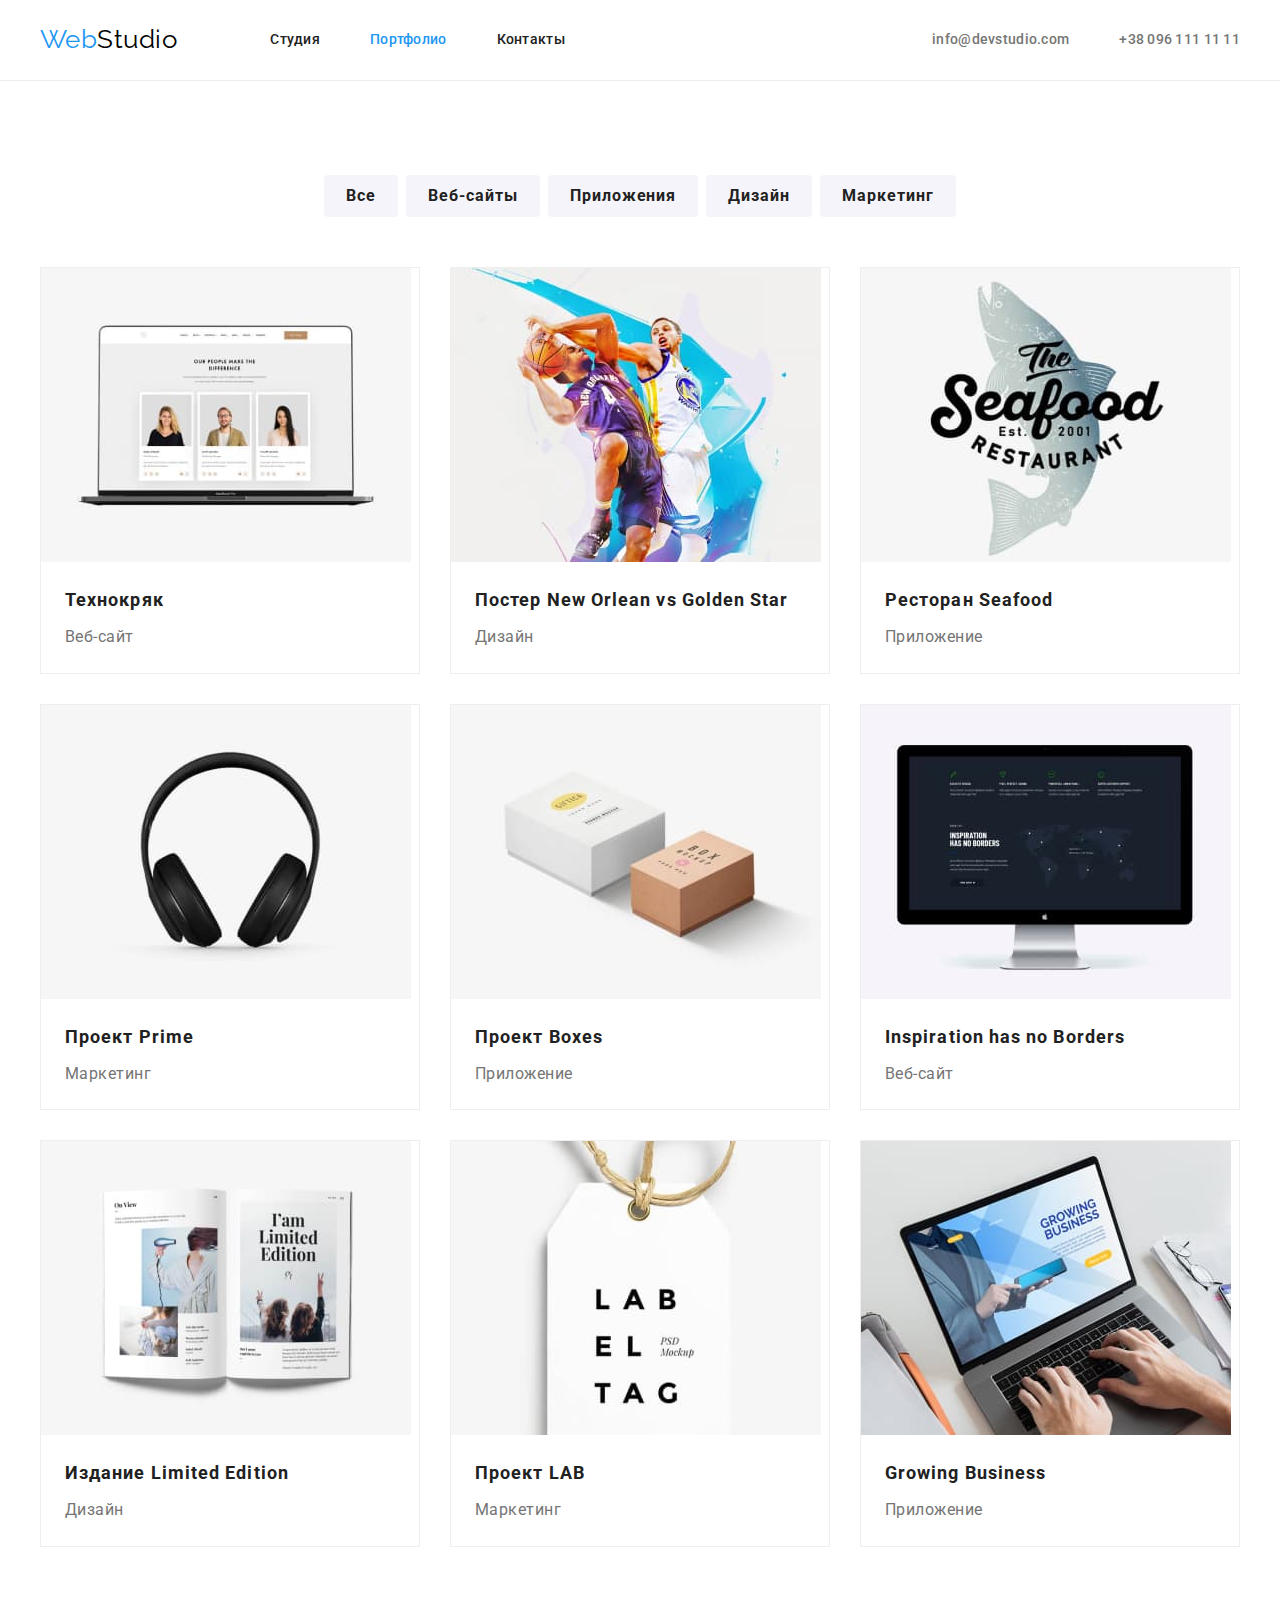
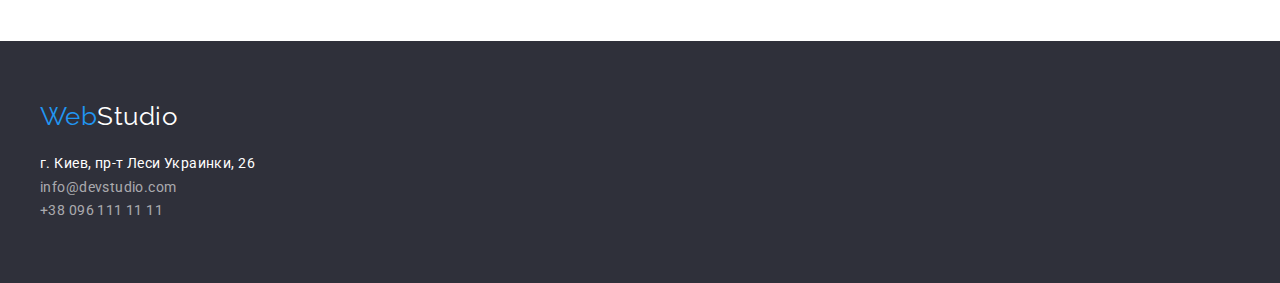
==== portfolio.html @ 028fda59 "Копирует файлы и папки с ДЗ-3" ====
<!DOCTYPE html>
<html lang="ru">
<head>
  <meta charset="UTF-8">
  <meta http-equiv="X-UA-Compatible" content="IE=edge">
  <meta name="viewport" content="width=device-width, initial-scale=1.0">
  <title>Портфолио</title>
  <link rel="preconnect" href="https://fonts.googleapis.com">
  <link rel="preconnect" href="https://fonts.gstatic.com" crossorigin>
  <link href="https://fonts.googleapis.com/css2?family=Raleway:wght@700&family=Roboto:wght@400;500;700;900&display=swap"
    rel="stylesheet">
  <link rel="stylesheet" href="https://cdnjs.cloudflare.com/ajax/libs/modern-normalize/1.1.0/modern-normalize.min.css"
    integrity="sha512-wpPYUAdjBVSE4KJnH1VR1HeZfpl1ub8YT/NKx4PuQ5NmX2tKuGu6U/JRp5y+Y8XG2tV+wKQpNHVUX03MfMFn9Q=="
    crossorigin="anonymous" referrerpolicy="no-referrer">
  <link rel="stylesheet" href="./css/reset.css">
  <link rel="stylesheet" href="./css/styles.css">
</head>
<body>
  <!-- Шапка сайта -->
    <header class="page-header">
      <div class="container header-container">
        <!-- Главная навигация -->
        <nav class="site-nav">
          <a class="logo" href="index.html" lang="en">Web<span class="logo-header-black">Studio</span></a>
          <ul class="main-nav">
            <li class="item"><a href="index.html" class="link">Студия</a></li>
            <li class="item"><a href="portfolio.html" class="link current">Портфолио</a></li>
            <li class="item"><a href="" class="link">Контакты</a></li>
          </ul>
        </nav>
        <!-- Контакты -->
        <ul class="contacts-nav">
          <li class="item"><a class="link" href="mailto:info@devstudio.com">info@devstudio.com</a></li>
          <li class="item"><a class="link" href="tel:+380961111111">+38 096 111 11 11</a></li>
        </ul>
      </div>
    </header>
  <!-- Уникальный контент страницы -->
  <main>
    <!-- Портфолио -->
    <section class="section">
      <div class="container">
        <!-- Скрыть этот заголовок с помощью css -->
        <h1 class="section-title hiden">Портфолио</h1>
        <!-- Фильтр кнопки -->
        <div class="filter-list">
          <button class="filter-btn btn" type="button">Все</button>
          <button class="filter-btn btn" type="button">Веб-сайты</button>
          <button class="filter-btn btn" type="button">Приложения</button>
          <button class="filter-btn btn" type="button">Дизайн</button>
          <button class="filter-btn btn" type="button">Маркетинг</button>
        </div>
        <!-- Проекты -->
        <ul class="projects">
          <li class="item">
            <article class="card">
              <a href="">
                <div class="card-thumb">
                  <img class="projects-photo" src="./images/img1.jpg" alt="Веб-сайт Технокряк" width="370" height="294">
                </div>
                <div class="card-content">
                  <h2 class="card-title">Технокряк</h2>
                  <p class="card-filter">Веб-сайт</p>
                </div>
              </a>
            </article>
          </li>
          <li class="item">
            <article class="card">
              <a href="">
                <div class="card-thumb">
                  <img class="projects-photo" src="./images/img2.jpg" alt="Дизайн постера" width="370" height="294">
                </div>
                <div class="card-content">
              <h2 class="card-title">Постер <span lang="en">New Orlean vs Golden Star</span></h2>
              <p class="card-filter">Дизайн</p>
                </div>
              </a>
            </article>
          </li>
          <li class="item">
            <article class="card">
              <a href="">
                <div class="card-thumb">
                  <img class="projects-photo" src="./images/img3.jpg" alt="Приложение для ресторана" width="370" height="294">
                </div>
                <div class="card-content">
                  <h2 class="card-title">Ресторан <span lang="en">Seafood</span></h2>
                  <p class="card-filter">Приложение</p>
                </div>
              </a>
            </article>
          </li>
          <li class="item">
            <article class="card">
              <a href="">
                <div class="card-thumb">
                  <img class="projects-photo" src="./images/img4.jpg" alt="Продвижение проекта" width="370" height="294">
                </div>
                <div class="card-content">
                  <h2 class="card-title">Проект <span lang="en">Prime</span></h2>
                  <p class="card-filter">Маркетинг</p>
                </div>
              </a>
            </article>
          </li>
          <li class="item">
            <article class="card">
              <a href="">
                <div class="card-thumb">
                  <img class="projects-photo" src="./images/img5.jpg" alt="Разработка приложения" width="370" height="294">
                </div>
                <div class="card-content">
                  <h2 class="card-title">Проект <span lang="en">Boxes</span></h2>
                  <p class="card-filter">Приложение</p>
                </div>
              </a>
            </article>
          </li>
          <li class="item">
            <article class="card">
              <a href="">
                <div class="card-thumb">
                  <img class="projects-photo" src="./images/img6.jpg" alt="Разработка веб-сайта" width="370" height="294">
                </div>
                <div class="card-content">
                  <h2 class="card-title" lang="en">Inspiration has no Borders</h2>
                  <p class="card-filter">Веб-сайт</p>
                </div>
              </a>
            </article>
          </li>
          <li class="item">
            <article class="card">
              <a href="">
                <div class="card-thumb">
                  <img class="projects-photo" src="./images/img7.jpg" alt="Дизайн журнала" width="370" height="294">
                </div>
                <div class="card-content">
                  <h2 class="card-title">Издание <span lang="en">Limited Edition</span></h2>
                  <p class="card-filter">Дизайн</p>
                </div>
              </a>
            </article>
          </li>
          <li class="item">
            <article class="card">
              <a href="">
                <div class="card-thumb">
                  <img class="projects-photo" src="./images/img8.jpg" alt="Продвижение проекта" width="370" height="294">
                </div>
                <div class="card-content">
                  <h2 class="card-title">Проект <span lang="en">LAB</span></h2>
                  <p class="card-filter">Маркетинг</p>
                </div>
              </a>
            </article>
          </li>
          <li class="item">
            <article class="card">
              <a href="">
                <div class="card-thumb">
                  <img class="projects-photo" src="./images/img9.jpg" alt="Разработка приложения" width="370" height="294">
                </div>
                <div class="card-content">
                  <h2 class="card-title" lang="en">Growing Business</h2>
                  <p class="card-filter">Приложение</p>
                </div>
              </a>
            </article>
          </li>
        </ul>
      </div>
    </section>
  </main>
  <!-- Футер -->
  <footer class="footer">
    <div class="container">
      <a class="logo logo-footer" href="index.html" lang="en">Web<span class="logo-footer-white">Studio</span></a>
      <address>
        <ul class="contacts-footer">
          <li><a class="link"
              href="https://www.google.com.ua/maps/place/%D0%B1%D1%83%D0%BB.+%D0%9B%D0%B5%D1%81%D0%B8+%D0%A3%D0%BA%D1%80%D0%B0%D0%B8%D0%BD%D0%BA%D0%B8,+26,+%D0%9A%D0%B8%D0%B5%D0%B2,+02000/@50.4265841,30.5361971,17z/data=!3m1!4b1!4m5!3m4!1s0x40d4cf0e033ecbe9:0x57a4dffefec77da0!8m2!3d50.4265807!4d30.5383858?hl=ru"><span
                class="address">г. Киев, пр-т Леси Украинки, 26</span></a>
          </li>
          <li><a class="link" href="mailto:info@devstudio.com">info@devstudio.com</a>
          </li>
          <li><a class="link" href="tel:+380961111111">+38 096 111 11 11</a>
          </li>
        </ul>
      </address>
    </div>
  </footer>
</body>
</html>
---- css/styles.css ----
:root {
  --primary-text-color: #757575;
  --title-text-color: #212121;
  --accent-color: #2196f3;
  --card-set-gap: 30px;
  --card-shadow: 0px 1px 3px rgba(0, 0, 0, 0.12), 0px 1px 1px rgba(0, 0, 0, 0.14),
    0px 2px 1px rgba(0, 0, 0, 0.2);
  --card-border: 1px solid #eeeeee;
}

body {
  background-color: #ffffff;
  color: var(--primary-text-color);
  font-family: Roboto, sans-serif;
  letter-spacing: 0.03em;
}

.container {
  width: 1200px;
  padding-left: 15px;
  padding-right: 15px;
  margin: 0 auto;
}

/* Шапка сайта */
.page-header {
  border-bottom: 1px solid #ececec;
}

.header-container {
  display: flex;
  align-items: center;
  justify-content: space-between;
}

.site-nav {
  display: flex;
  align-items: center;
}

/* Логотип */
.logo {
  color: var(--accent-color);
  font-family: Raleway, sans-serif;
  font-size: 26px;
  line-height: 1.2;
}

.logo-header-black {
  color: #000000;
}

/* Главная навигация */
.main-nav {
  display: flex;
  margin-left: 93px;
}

.main-nav .item:not(:last-child) {
  margin-right: 50px;
}

.main-nav .link {
  display: block;
  padding-top: 32px;
  padding-bottom: 32px;

  color: var(--title-text-color);
  font-weight: 500;
  font-size: 14px;
  line-height: 1.14;
  letter-spacing: 0.02em;
}

/* Контакты хедер*/
.contacts-nav {
  display: flex;
}

.contacts-nav .item:not(:last-child) {
  margin-right: 50px;
}

.contacts-nav .link {
  display: block;
  padding-top: 32px;
  padding-bottom: 32px;

  color: var(--primary-text-color);
  font-weight: 500;
  font-size: 14px;
  line-height: 1.14;
  letter-spacing: 0.02em;
}

.main-nav .link:hover,
.main-nav .link:focus,
.contacts-nav .link:hover,
.contacts-nav .link:focus {
  color: var(--accent-color);
}

.main-nav .link.current {
  color: var(--accent-color);
}

/* Блок герой, футер*/
.hero {
  background-color: #2f303a;
}

.hero {
  text-align: center;
}

.hero-title {
  margin-bottom: 30px;
  max-width: 696px;
  margin-left: auto;
  margin-right: auto;

  color: #ffffff;
  font-weight: 900;
  font-size: 44px;
  line-height: 1.36;
  letter-spacing: 0.06em;
  text-transform: uppercase;
}

/* Кнопка */
.btn {
  border-radius: 4px;

  font-family: inherit;
  font-weight: 700;
  font-size: 16px;
  line-height: 1.9;
  text-align: center;
  letter-spacing: 0.06em;
  cursor: pointer;
}

.hero-btn {
  padding: 10px 32px;
  min-width: 200px;

  background-color: #188ce8;
  color: #ffffff;
}

.btn:hover,
.btn:focus {
  background-color: var(--accent-color);
}

/* Секции */
.section {
  padding-top: 94px;
  padding-bottom: 94px;
}

.section.no-padding-top {
  padding-top: 0;
}

.section-title.hiden {
  display: none;
}

.section-title {
  margin-bottom: 50px;

  color: var(--title-text-color);
  font-size: 36px;
  line-height: 1.2;
  text-align: center;
  letter-spacing: 0.03em;
}

/* Преимущества */
.feature-list {
  display: flex;
  margin-top: calc(-1 * var(--card-set-gap));
  margin-left: calc(-1 * var(--card-set-gap));
}

.feature-list .item {
  margin-top: var(--card-set-gap);
  margin-left: var(--card-set-gap);
  flex-basis: calc(100% / 4 - var(--card-set-gap));
}

.feature-list .title {
  margin-bottom: 10px;

  color: var(--title-text-color);
  font-size: 14px;
  line-height: 1.14;
  text-transform: uppercase;
}

.feature-list .text {
  font-size: 14px;
  line-height: 1.71;
}

/* Чем мы занимаемся */
.gallery-list {
  display: flex;
  margin-top: calc(-1 * var(--card-set-gap));
  margin-left: calc(-1 * var(--card-set-gap));
}

.gallery-list .item {
  display: flex;
  margin-top: var(--card-set-gap);
  margin-left: var(--card-set-gap);
}

/* Наша команда */
.team-list {
  display: flex;
  margin-top: calc(-1 * var(--card-set-gap));
  margin-left: calc(-1 * var(--card-set-gap));
}

.team-list .item {
  margin-top: var(--card-set-gap);
  margin-left: var(--card-set-gap);
  flex-basis: calc(100% / 4 - var(--card-set-gap));
  border-radius: 0px 0px 4px 4px;

  background-color: #ffffff;
  box-shadow: var(--card-shadow);
}

.team {
  background-color: #f5f4fa;
}

.team-employee {
  padding: 30px 0;
  text-align: center;
}

.team .member {
  margin-bottom: 10px;

  color: var(--title-text-color);
  font-weight: 500;
  font-size: 16px;
  line-height: 1.2;
}

.team .position {
  font-size: 16px;
  line-height: 1.2;
}

/* Футер */
.footer {
  background-color: #2f303a;
}

.logo.logo-footer {
  display: block;
  padding-top: 60px;
  margin-bottom: 20px;
}

.logo-footer-white {
  color: #ffffff;
}

.contacts-footer {
  padding-bottom: 60px;
}

.contacts-footer .link:hover,
.contacts-footer .link:focus {
  color: var(--accent-color);
}

.contacts-footer .link,
.contacts-footer .address {
  display: block;

  color: rgba(255, 255, 255, 0.6);
  font-family: Roboto, sans-serif;
  font-style: normal;
  font-size: 14px;
  line-height: 1.7;
  letter-spacing: 0.03em;
}

.contacts-footer .address {
  color: #ffffff;
}

/* Страница портфолио */
/* Фильтр кнопки */
.filter-list {
  display: flex;
  justify-content: center;
  margin-bottom: 50px;
}

.filter-btn {
  padding: 6px 22px;
  min-width: 73px;

  background-color: #f5f4fa;
  color: var(--title-text-color);
}

.filter-btn:not(:last-child) {
  margin-right: 8px;
}

.filter-btn:hover,
.filter-btn:focus {
  color: #ffffff;
  background-color: var(--accent-color);
}

/* Проекты */
.projects {
  display: flex;
  flex-wrap: wrap;
  margin-top: calc(-1 * var(--card-set-gap));
  margin-left: calc(-1 * var(--card-set-gap));
}

.projects .item {
  margin-top: var(--card-set-gap);
  margin-left: var(--card-set-gap);
  flex-basis: calc(100% / 3 - var(--card-set-gap));
}

.card {
  border: var(--card-border);
  background-color: #ffffff;
}

.card-content {
  display: block;
  padding: 20px 24px;
}
.projects .card-title {
  margin-bottom: 4px;

  color: var(--title-text-color);
  font-size: 18px;
  line-height: 2;
  letter-spacing: 0.06em;
}

.projects .card-filter {
  color: var(--primary-text-color);
  font-size: 16px;
  line-height: 1.9;
}
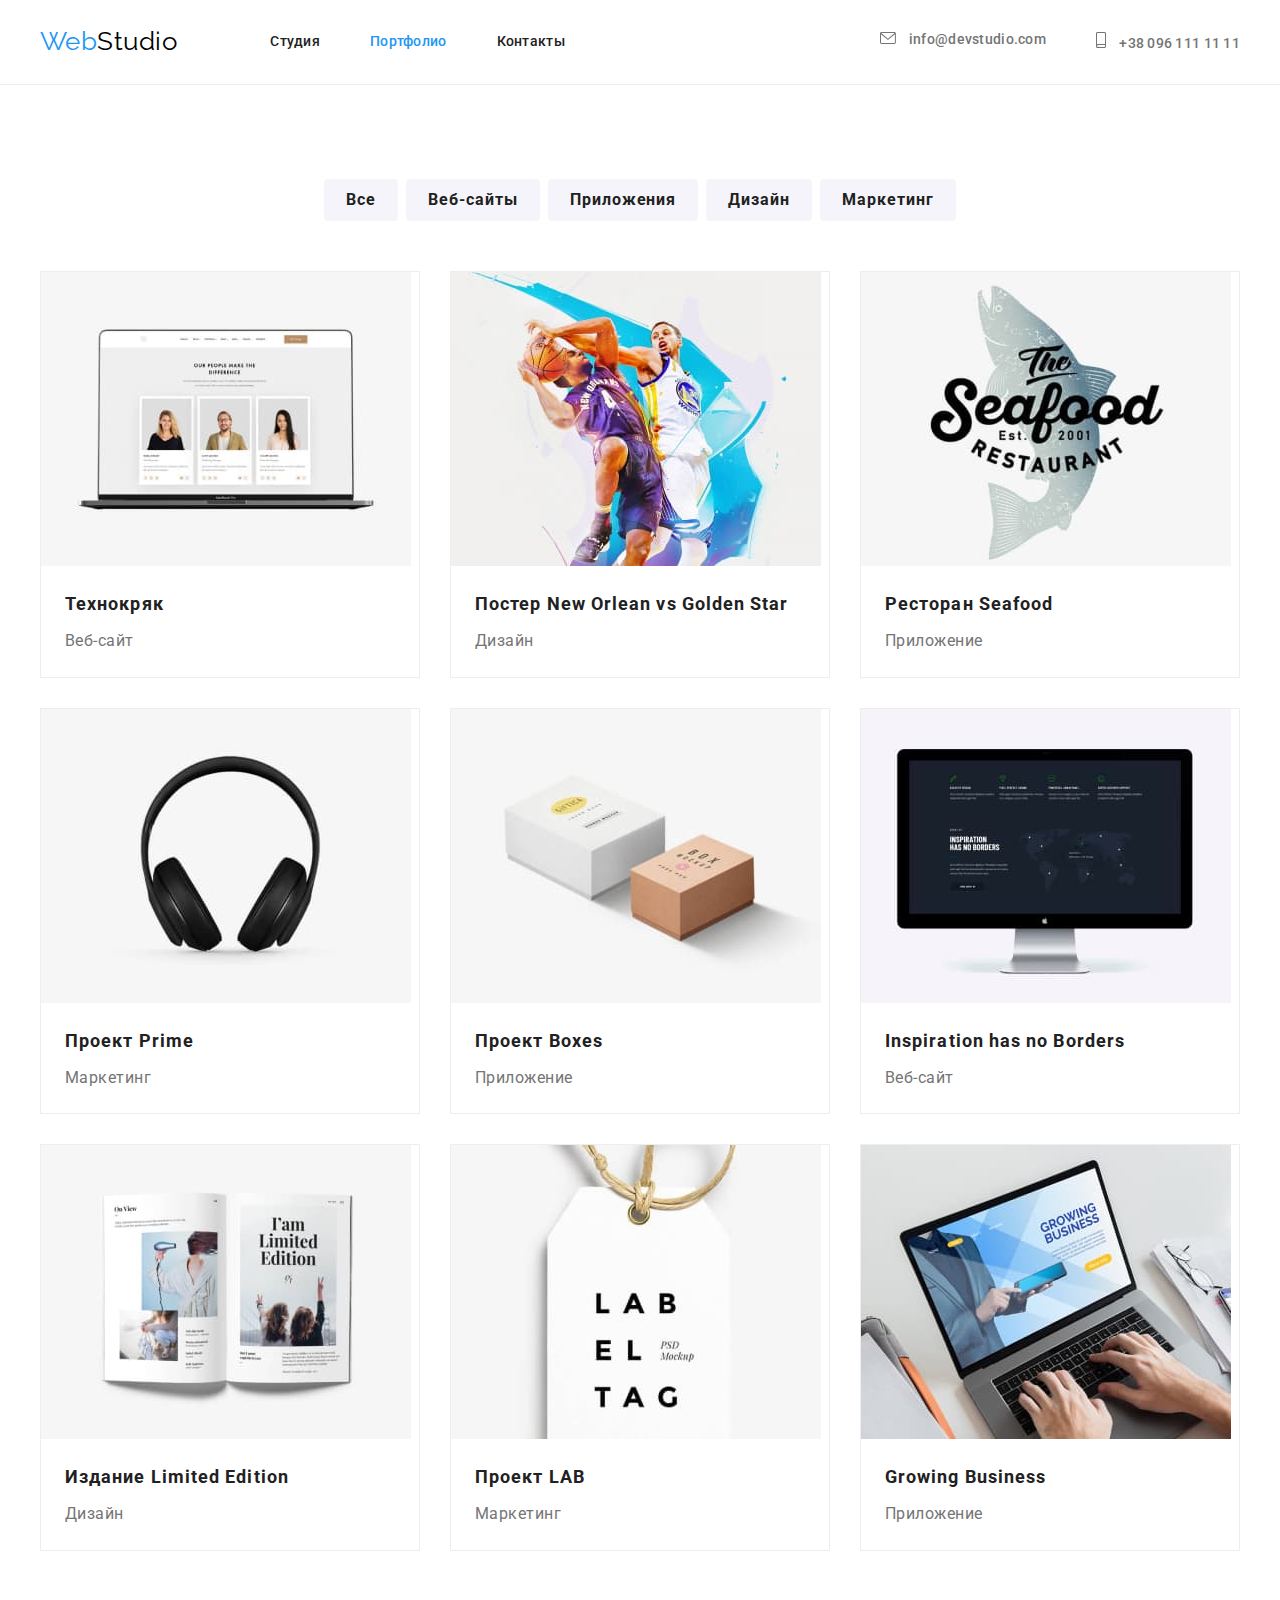
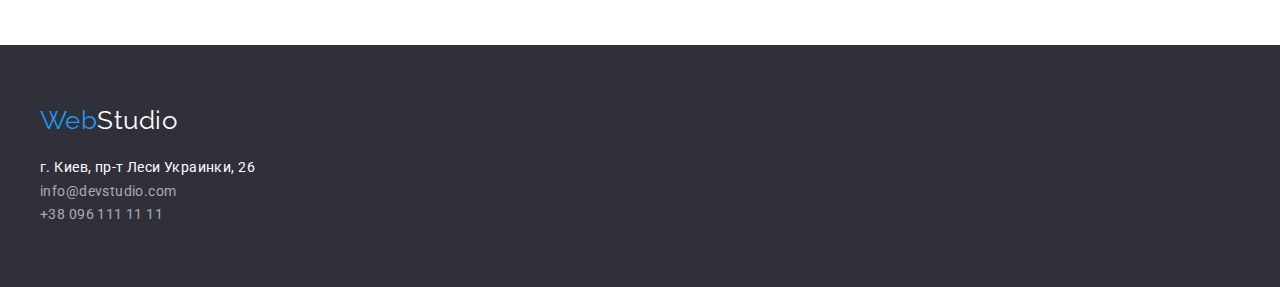
==== commit 6f95613f: "Добавляет иконки соц-сетей и иконки контактов в хедер" ====
--- a/portfolio.html
+++ b/portfolio.html
@@ -30,8 +30,22 @@
         </nav>
         <!-- Контакты -->
         <ul class="contacts-nav">
-          <li class="item"><a class="link" href="mailto:info@devstudio.com">info@devstudio.com</a></li>
-          <li class="item"><a class="link" href="tel:+380961111111">+38 096 111 11 11</a></li>
+          <li class="item">
+            <a class="link mailto" href="mailto:info@devstudio.com">
+              <svg class="mailto-icon">
+                <use href="./images/sprite.svg#envelope"></use>
+              </svg>
+              info@devstudio.com
+            </a>
+          </li>
+          <li class="item">
+            <a class="link tel" href="tel:+380961111111">
+              <svg class="tel-icon">
+                <use href="./images/sprite.svg#smartphone"></use>
+              </svg>
+              +38 096 111 11 11
+            </a>
+          </li>
         </ul>
       </div>
     </header>
--- a/css/styles.css
+++ b/css/styles.css
@@ -6,6 +6,7 @@
   --card-shadow: 0px 1px 3px rgba(0, 0, 0, 0.12), 0px 1px 1px rgba(0, 0, 0, 0.14),
     0px 2px 1px rgba(0, 0, 0, 0.2);
   --card-border: 1px solid #eeeeee;
+  --icons-color: #afb1b8;
 }
 
 body {
@@ -104,9 +105,32 @@
   color: var(--accent-color);
 }
 
+.mailto-icon {
+  width: 16px;
+  height: 12px;
+  fill: currentColor;
+  margin-right: 10px;
+}
+
+.tel-icon {
+  width: 10px;
+  height: 16px;
+  fill: currentColor;
+  margin-right: 10px;
+}
+
 /* Блок герой, футер*/
 .hero {
-  background-color: #2f303a;
+  max-width: 1600px;
+  height: 600px;
+  background-color: #c4c4c4;
+  background-image: linear-gradient(to right, rgba(47, 48, 58, 0.4), rgba(47, 48, 58, 0.4)),
+    url('../images/hero-img.jpg');
+  margin: 0 auto;
+  padding: 200px 0;
+  background-size: cover;
+  background-repeat: no-repeat;
+  background-position: center;
 }
 
 .hero {
@@ -116,9 +140,7 @@
 .hero-title {
   margin-bottom: 30px;
   max-width: 696px;
-  margin-left: auto;
-  margin-right: auto;
-
+  margin: 0 auto;
   color: #ffffff;
   font-weight: 900;
   font-size: 44px;
@@ -190,6 +212,43 @@
   flex-basis: calc(100% / 4 - var(--card-set-gap));
 }
 
+.feature-list .item::before {
+  display: block;
+  content: '';
+  height: 120px;
+  background-color: #f5f4fa;
+  border-radius: 4px;
+  margin-bottom: 30px;
+}
+
+.feature-list .item.icon-antenna::before {
+  background-image: url('../images/antenna.svg');
+  background-repeat: no-repeat;
+  background-position: center;
+  background-size: 70px;
+}
+
+.feature-list .item.icon-clock::before {
+  background-image: url('../images/clock.svg');
+  background-repeat: no-repeat;
+  background-position: center;
+  background-size: 70px;
+}
+
+.feature-list .item.icon-diagram::before {
+  background-image: url('../images/diagram.svg');
+  background-repeat: no-repeat;
+  background-position: center;
+  background-size: 70px;
+}
+
+.feature-list .item.icon-astronaut::before {
+  background-image: url('../images/astronaut.svg');
+  background-repeat: no-repeat;
+  background-position: center;
+  background-size: 70px;
+}
+
 .feature-list .title {
   margin-bottom: 10px;
 
@@ -255,6 +314,46 @@
 .team .position {
   font-size: 16px;
   line-height: 1.2;
+}
+
+.team-employee .social-list {
+  display: flex;
+  justify-content: center;
+}
+
+.social-list .social-item {
+  width: 44px;
+  height: 44px;
+}
+
+.social-list .social-item + .social-item {
+  margin-left: 10px;
+}
+
+.social-list .social-link {
+  display: flex;
+  align-items: center;
+  justify-content: center;
+  width: 100%;
+  height: 100%;
+  border-radius: 50%;
+  background-color: #ffffff;
+}
+
+.social-list .social-link:hover,
+.social-list .social-link:focus {
+  background-color: var(--accent-color);
+}
+
+.social-list .social-link:hover .social-icon,
+.social-list .social-link:focus {
+  fill: #ffffff;
+}
+
+.social-list .social-icon {
+  width: 20px;
+  height: 20px;
+  fill: var(--icons-color);
 }
 
 /* Футер */
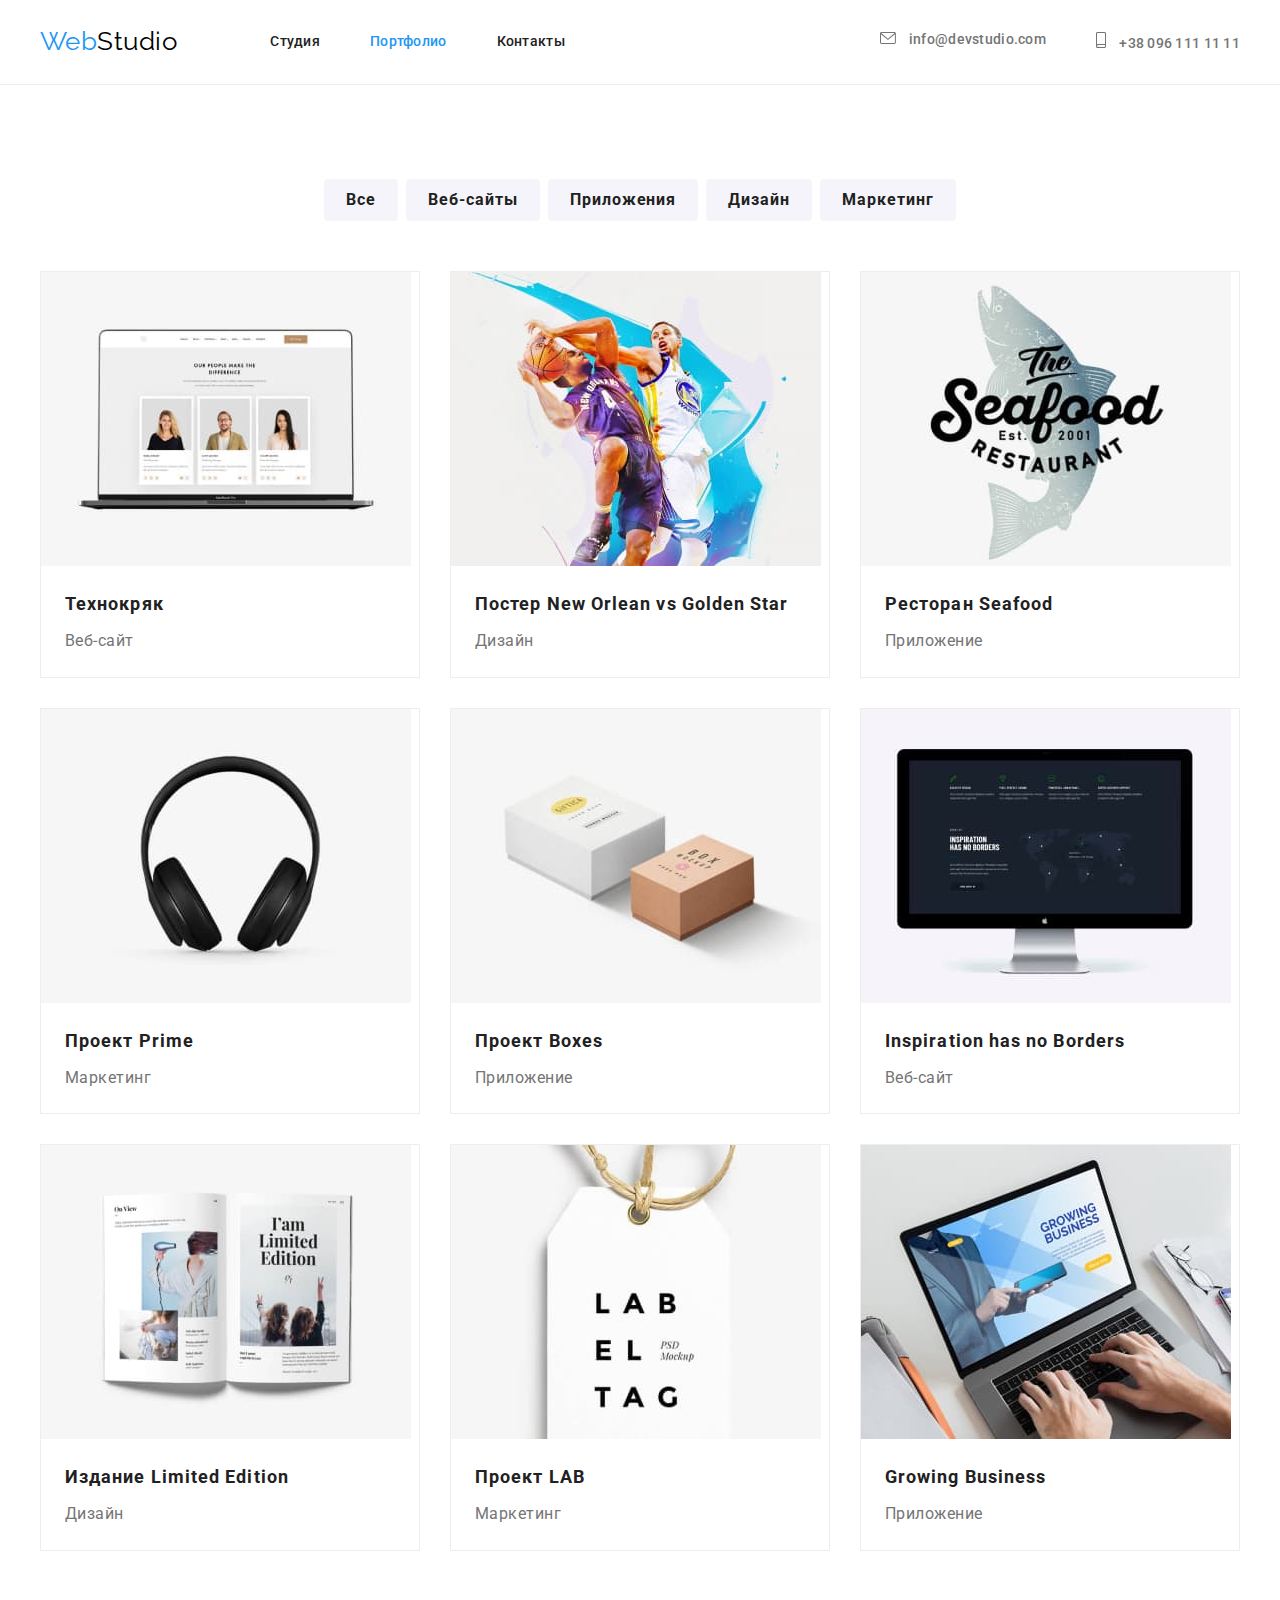
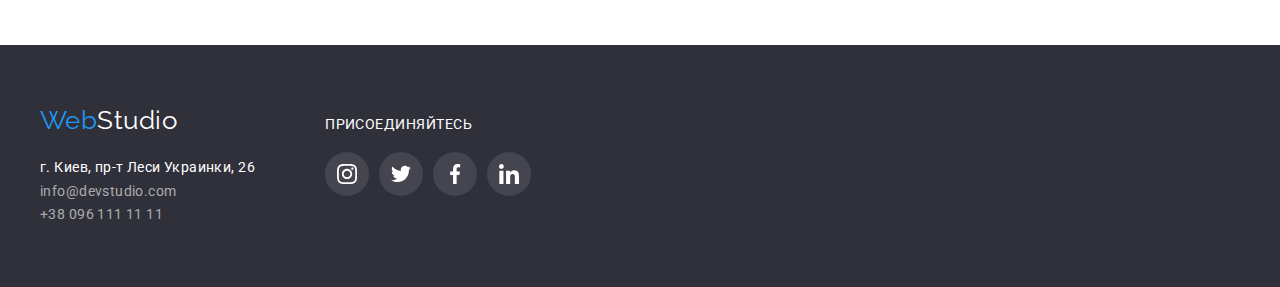
==== commit 0b07e28e: "Добавляет все декоративные элементы и эффекты на страницы Студия и Портфолио" ====
--- a/portfolio.html
+++ b/portfolio.html
@@ -189,20 +189,51 @@
   </main>
   <!-- Футер -->
   <footer class="footer">
-    <div class="container">
-      <a class="logo logo-footer" href="index.html" lang="en">Web<span class="logo-footer-white">Studio</span></a>
-      <address>
-        <ul class="contacts-footer">
-          <li><a class="link"
-              href="https://www.google.com.ua/maps/place/%D0%B1%D1%83%D0%BB.+%D0%9B%D0%B5%D1%81%D0%B8+%D0%A3%D0%BA%D1%80%D0%B0%D0%B8%D0%BD%D0%BA%D0%B8,+26,+%D0%9A%D0%B8%D0%B5%D0%B2,+02000/@50.4265841,30.5361971,17z/data=!3m1!4b1!4m5!3m4!1s0x40d4cf0e033ecbe9:0x57a4dffefec77da0!8m2!3d50.4265807!4d30.5383858?hl=ru"><span
-                class="address">г. Киев, пр-т Леси Украинки, 26</span></a>
-          </li>
-          <li><a class="link" href="mailto:info@devstudio.com">info@devstudio.com</a>
-          </li>
-          <li><a class="link" href="tel:+380961111111">+38 096 111 11 11</a>
+    <div class="container footer-container">
+      <div class="footer-left">
+        <a class="logo logo-footer" href="index.html" lang="en">Web<span class="logo-footer-white">Studio</span></a>
+        <address>
+          <ul class="contacts-footer">
+            <li><a class="link"
+                href="https://www.google.com.ua/maps/place/%D0%B1%D1%83%D0%BB.+%D0%9B%D0%B5%D1%81%D0%B8+%D0%A3%D0%BA%D1%80%D0%B0%D0%B8%D0%BD%D0%BA%D0%B8,+26,+%D0%9A%D0%B8%D0%B5%D0%B2,+02000/@50.4265841,30.5361971,17z/data=!3m1!4b1!4m5!3m4!1s0x40d4cf0e033ecbe9:0x57a4dffefec77da0!8m2!3d50.4265807!4d30.5383858?hl=ru"><span
+                  class="address">г. Киев, пр-т Леси Украинки, 26</span></a>
+            </li>
+            <li><a class="link" href="mailto:info@devstudio.com">info@devstudio.com</a>
+            </li>
+            <li><a class="link" href="tel:+380961111111">+38 096 111 11 11</a>
+            </li>
+          </ul>
+        </address>
+      </div>
+      <div class="footer-right">
+        <p class="footer-title">присоединяйтесь</p>
+        <ul class="footer-social-list">
+          <li class="item"><a class="link" href="">
+              <svg class="icon">
+                <use href="./images/sprite.svg#instagram"></use>
+              </svg>
+            </a>
+          </li>
+          <li class="item"><a class="link" href="">
+              <svg class="icon">
+                <use href="./images/sprite.svg#twitter"></use>
+              </svg>
+            </a>
+          </li>
+          <li class="item"><a class="link" href="">
+              <svg class="icon">
+                <use href="./images/sprite.svg#facebook"></use>
+              </svg>
+            </a>
+          </li>
+          <li class="item"><a class="link" href="">
+              <svg class="icon">
+                <use href="./images/sprite.svg#linkedin"></use>
+              </svg>
+            </a>
           </li>
         </ul>
-      </address>
+      </div>
     </div>
   </footer>
 </body>
--- a/css/styles.css
+++ b/css/styles.css
@@ -186,7 +186,14 @@
 }
 
 .section-title.hiden {
-  display: none;
+  position: absolute;
+  width: 1px;
+  height: 1px;
+  margin: -1px;
+  padding: 0;
+  overflow: hidden;
+  border: 0;
+  clip: rect(0 0 0 0);
 }
 
 .section-title {
@@ -212,41 +219,20 @@
   flex-basis: calc(100% / 4 - var(--card-set-gap));
 }
 
-.feature-list .item::before {
-  display: block;
-  content: '';
+.feature-list .icon-background {
+  display: flex;
   height: 120px;
+  width: 100%;
+  margin-bottom: 30px;
   background-color: #f5f4fa;
   border-radius: 4px;
-  margin-bottom: 30px;
-}
-
-.feature-list .item.icon-antenna::before {
-  background-image: url('../images/antenna.svg');
-  background-repeat: no-repeat;
-  background-position: center;
-  background-size: 70px;
-}
-
-.feature-list .item.icon-clock::before {
-  background-image: url('../images/clock.svg');
-  background-repeat: no-repeat;
-  background-position: center;
-  background-size: 70px;
-}
-
-.feature-list .item.icon-diagram::before {
-  background-image: url('../images/diagram.svg');
-  background-repeat: no-repeat;
-  background-position: center;
-  background-size: 70px;
-}
-
-.feature-list .item.icon-astronaut::before {
-  background-image: url('../images/astronaut.svg');
-  background-repeat: no-repeat;
-  background-position: center;
-  background-size: 70px;
+  justify-content: center;
+  align-items: center;
+}
+
+.icon-background .icon {
+  width: 70px;
+  height: 70px;
 }
 
 .feature-list .title {
@@ -356,14 +342,61 @@
   fill: var(--icons-color);
 }
 
+/* Постоянные клиенты */
+.clients-list {
+  display: flex;
+  margin-top: calc(-1 * var(--card-set-gap));
+  margin-left: calc(-1 * var(--card-set-gap));
+}
+
+.clients-list .item {
+  display: flex;
+  height: 92px;
+  margin-top: var(--card-set-gap);
+  margin-left: var(--card-set-gap);
+  flex-basis: calc(100% / 6 - var(--card-set-gap));
+  border-radius: 4px;
+  border: 1px solid var(--icons-color);
+}
+
+.clients-list .item:hover,
+.clients-list .item:focus {
+  border-color: var(--accent-color);
+}
+
+.clients-list .link {
+  display: flex;
+  align-items: center;
+  margin: 0 auto;
+}
+
+.clients-list .icon {
+  width: 106px;
+  height: 60px;
+  fill: var(--icons-color);
+}
+
+.clients-list .item:hover .icon,
+.clients-list .item:focus .icon {
+  fill: var(--accent-color);
+}
+
 /* Футер */
 .footer {
   background-color: #2f303a;
 }
 
+.footer-container {
+  display: flex;
+}
+
+/* Левая сторона футера */
+.footer-left {
+  padding-top: 60px;
+}
+
 .logo.logo-footer {
   display: block;
-  padding-top: 60px;
   margin-bottom: 20px;
 }
 
@@ -396,6 +429,57 @@
   color: #ffffff;
 }
 
+/* Правая сторона футера */
+.footer-right {
+  margin-left: 70px;
+  padding-top: 72px;
+}
+
+.footer-title {
+  margin-bottom: 20px;
+
+  color: #ffffff;
+  font-weight: 700px;
+  font-size: 14px;
+  line-height: 1.14;
+  text-transform: uppercase;
+}
+
+.footer-social-list {
+  display: flex;
+}
+
+.footer-social-list .item {
+  display: flex;
+  width: 44px;
+  height: 44px;
+}
+
+.footer-social-list .item + .item {
+  margin-left: 10px;
+}
+
+.footer-social-list .link {
+  display: flex;
+  align-items: center;
+  justify-content: center;
+  width: 100%;
+  height: 100%;
+  border-radius: 50%;
+  background-color: rgba(255, 255, 255, 0.1);
+}
+
+.footer-social-list .link:hover,
+.footer-social-list .link:focus {
+  background-color: var(--accent-color);
+}
+
+.footer-social-list .icon {
+  width: 20px;
+  height: 20px;
+  fill: #ffffff;
+}
+
 /* Страница портфолио */
 /* Фильтр кнопки */
 .filter-list {
@@ -420,6 +504,8 @@
 .filter-btn:focus {
   color: #ffffff;
   background-color: var(--accent-color);
+  box-shadow: 0px 3px 1px rgba(0, 0, 0, 0.1), 0px 1px 2px rgba(0, 0, 0, 0.08),
+    0px 2px 2px rgba(0, 0, 0, 0.12);
 }
 
 /* Проекты */
@@ -441,6 +527,11 @@
   background-color: #ffffff;
 }
 
+.card:hover {
+  box-shadow: 0px 1px 1px rgba(0, 0, 0, 0.12), 0px 4px 4px rgba(0, 0, 0, 0.06),
+    1px 4px 6px rgba(0, 0, 0, 0.16);
+}
+
 .card-content {
   display: block;
   padding: 20px 24px;
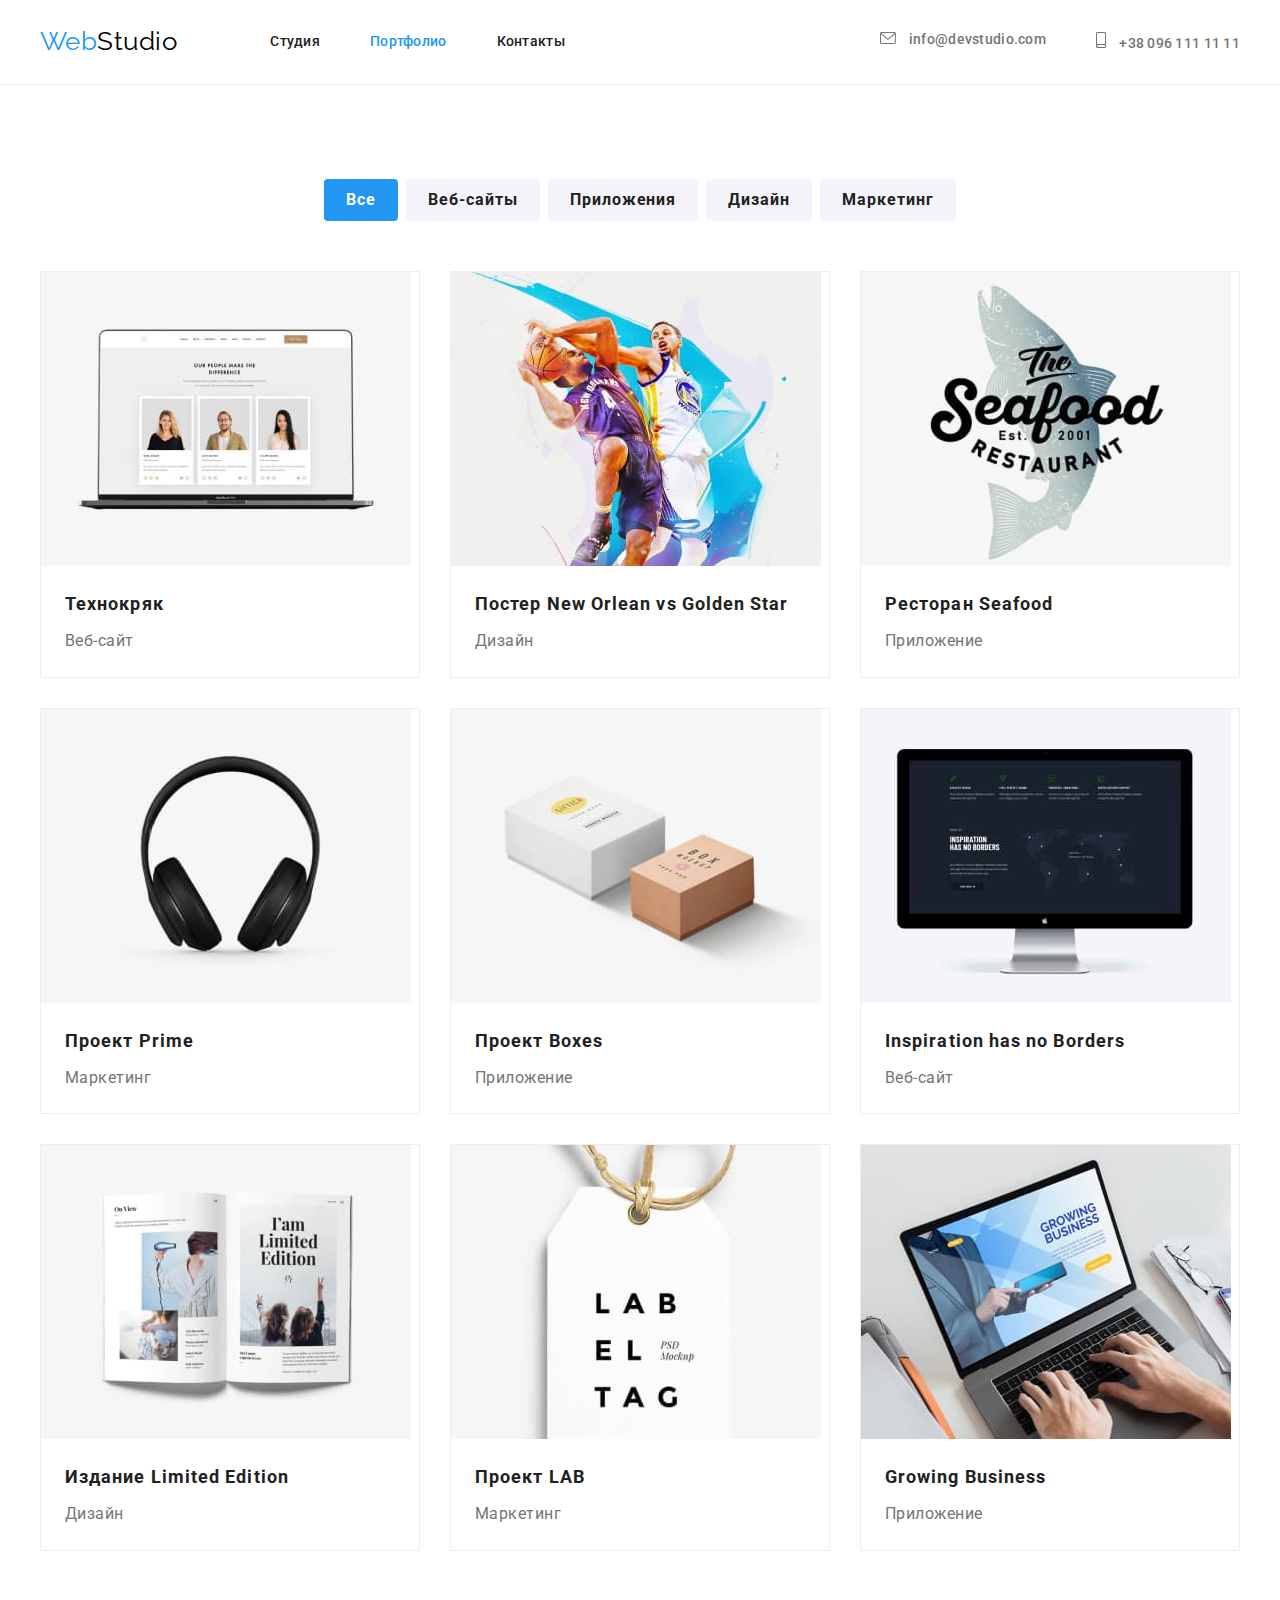
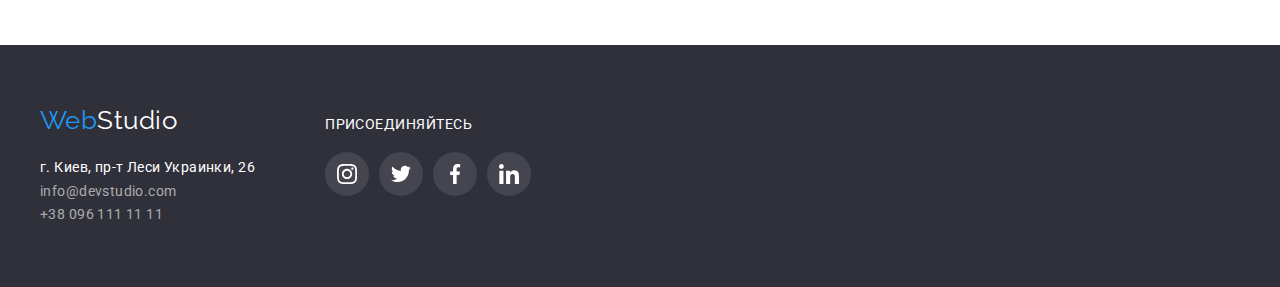
==== commit ba7be507: "Добавляет каррент-кнопку на Портфолио" ====
--- a/portfolio.html
+++ b/portfolio.html
@@ -58,7 +58,7 @@
         <h1 class="section-title hiden">Портфолио</h1>
         <!-- Фильтр кнопки -->
         <div class="filter-list">
-          <button class="filter-btn btn" type="button">Все</button>
+          <button class="filter-btn btn current" type="button">Все</button>
           <button class="filter-btn btn" type="button">Веб-сайты</button>
           <button class="filter-btn btn" type="button">Приложения</button>
           <button class="filter-btn btn" type="button">Дизайн</button>
--- a/css/styles.css
+++ b/css/styles.css
@@ -508,6 +508,11 @@
     0px 2px 2px rgba(0, 0, 0, 0.12);
 }
 
+.filter-btn.current {
+  background-color: var(--accent-color);
+  color: #ffffff;
+}
+
 /* Проекты */
 .projects {
   display: flex;
